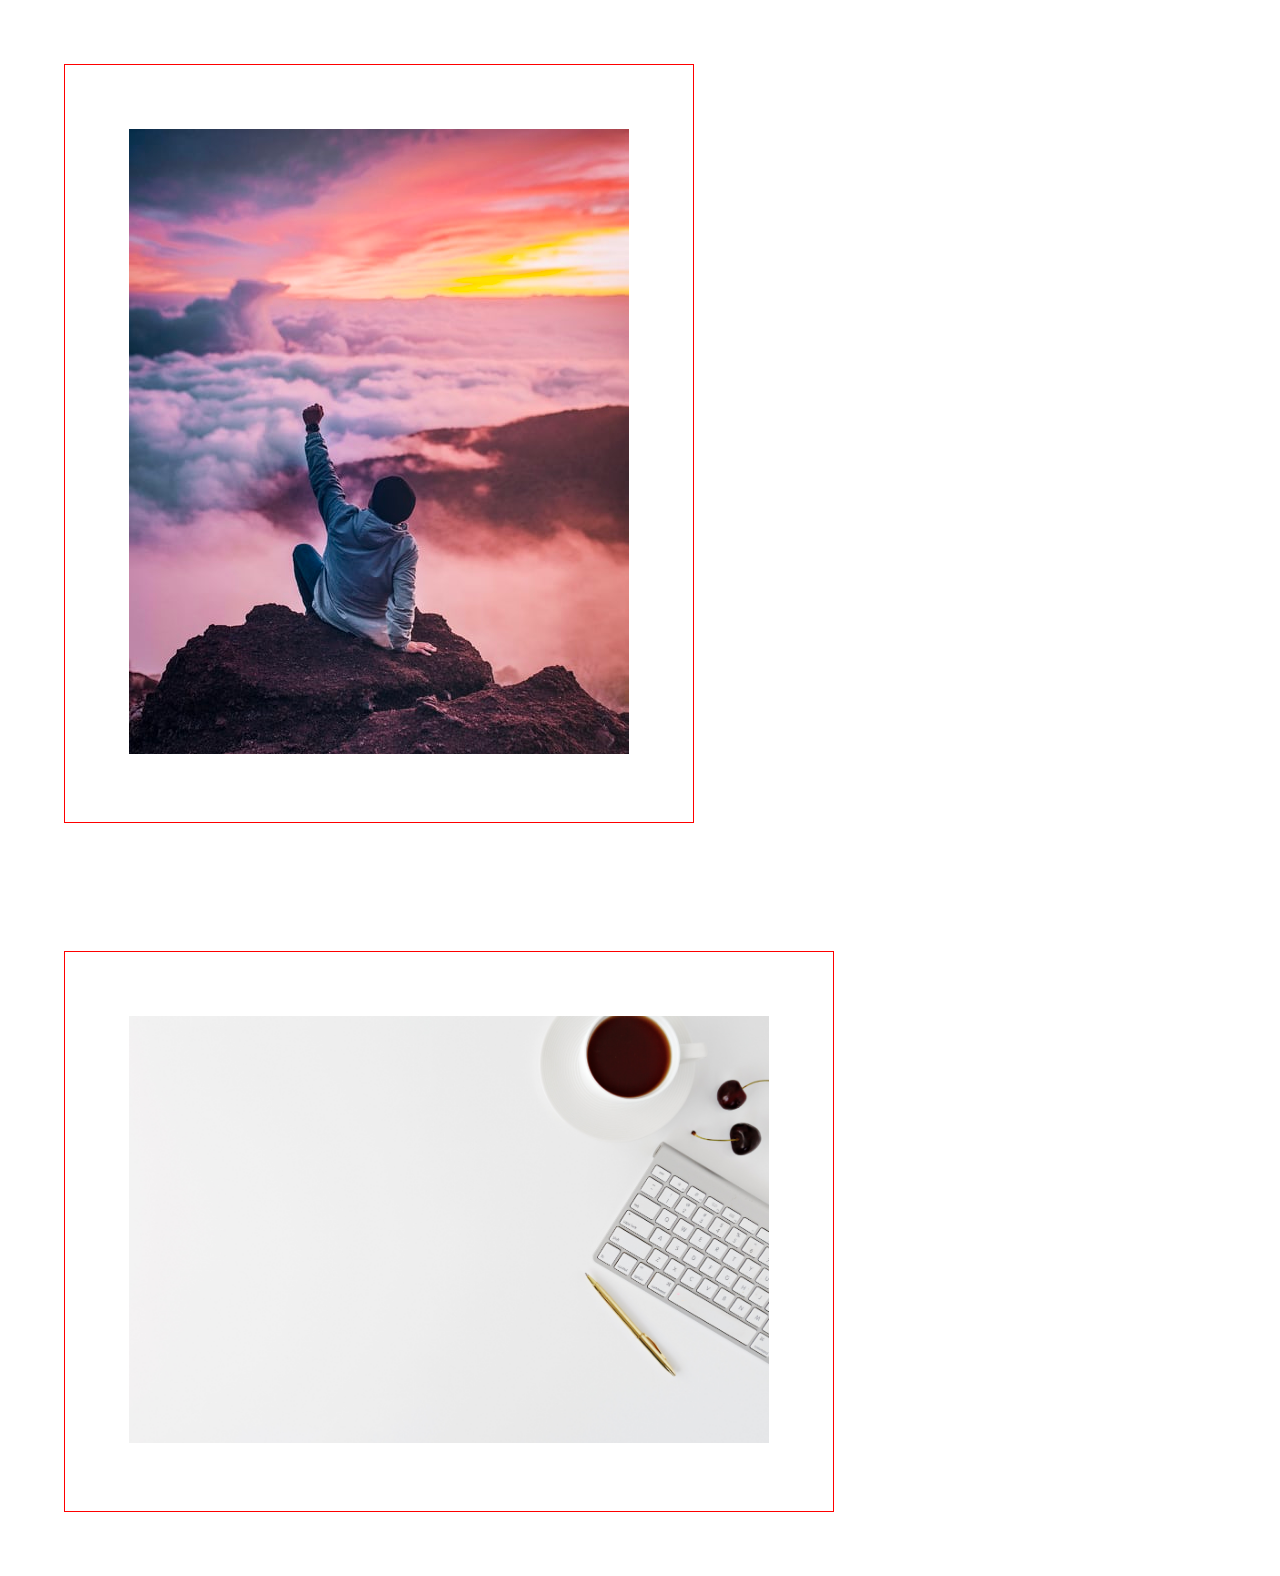
==== galeria.html @ 55680101 "trabajo con imagenes" ====
<!DOCTYPE html>
<html lang="es">
<head>
    <meta charset="UTF-8">
    <meta http-equiv="X-UA-Compatible" content="IE=edge">
    <meta name="viewport" content="width=device-width, initial-scale=1.0">
    <title>Galería</title>

    <link rel="icon" type="image/x-icon" href="img/ico/favicon.ico">

    <link rel="preconnect" href="https://fonts.googleapis.com">
    <link rel="preconnect" href="https://fonts.gstatic.com" crossorigin>
    <link href="https://fonts.googleapis.com/css2?family=Bebas+Neue&family=Roboto:wght@300&display=swap" rel="stylesheet">

    <link rel="stylesheet" href="css/misestilos.css">
</head>
<body >
    
    <div class="presentacion">
        <img src="img/bg/succesful.jpg" alt="Atardecer rosa" width="100%">
    </div>

    <div class="presentacion">
        <img src="img/bg/bg-lap.jpg" alt="Lap en fondo blanco" width="100%">
    </div>

    

</body>
</html>
---- css/misestilos.css ----
* {
  padding: 0;
  margin: 0;
}

.presentacion {
  max-width: 50vw;
  display: inline-block;
  padding: 5%;
  border: 1px solid red;
  margin: 5%;
}

h1 {
  font-family: "Bebas Neue", cursive;
}

h4, h5, h6 {
  color: #ed4af3;
  font-family: "Roboto", sans-serif;
}

div h5 {
  color: #fffb00;
}
div h4 {
  color: aquamarine;
}

.alineacion {
  text-align: center;
}
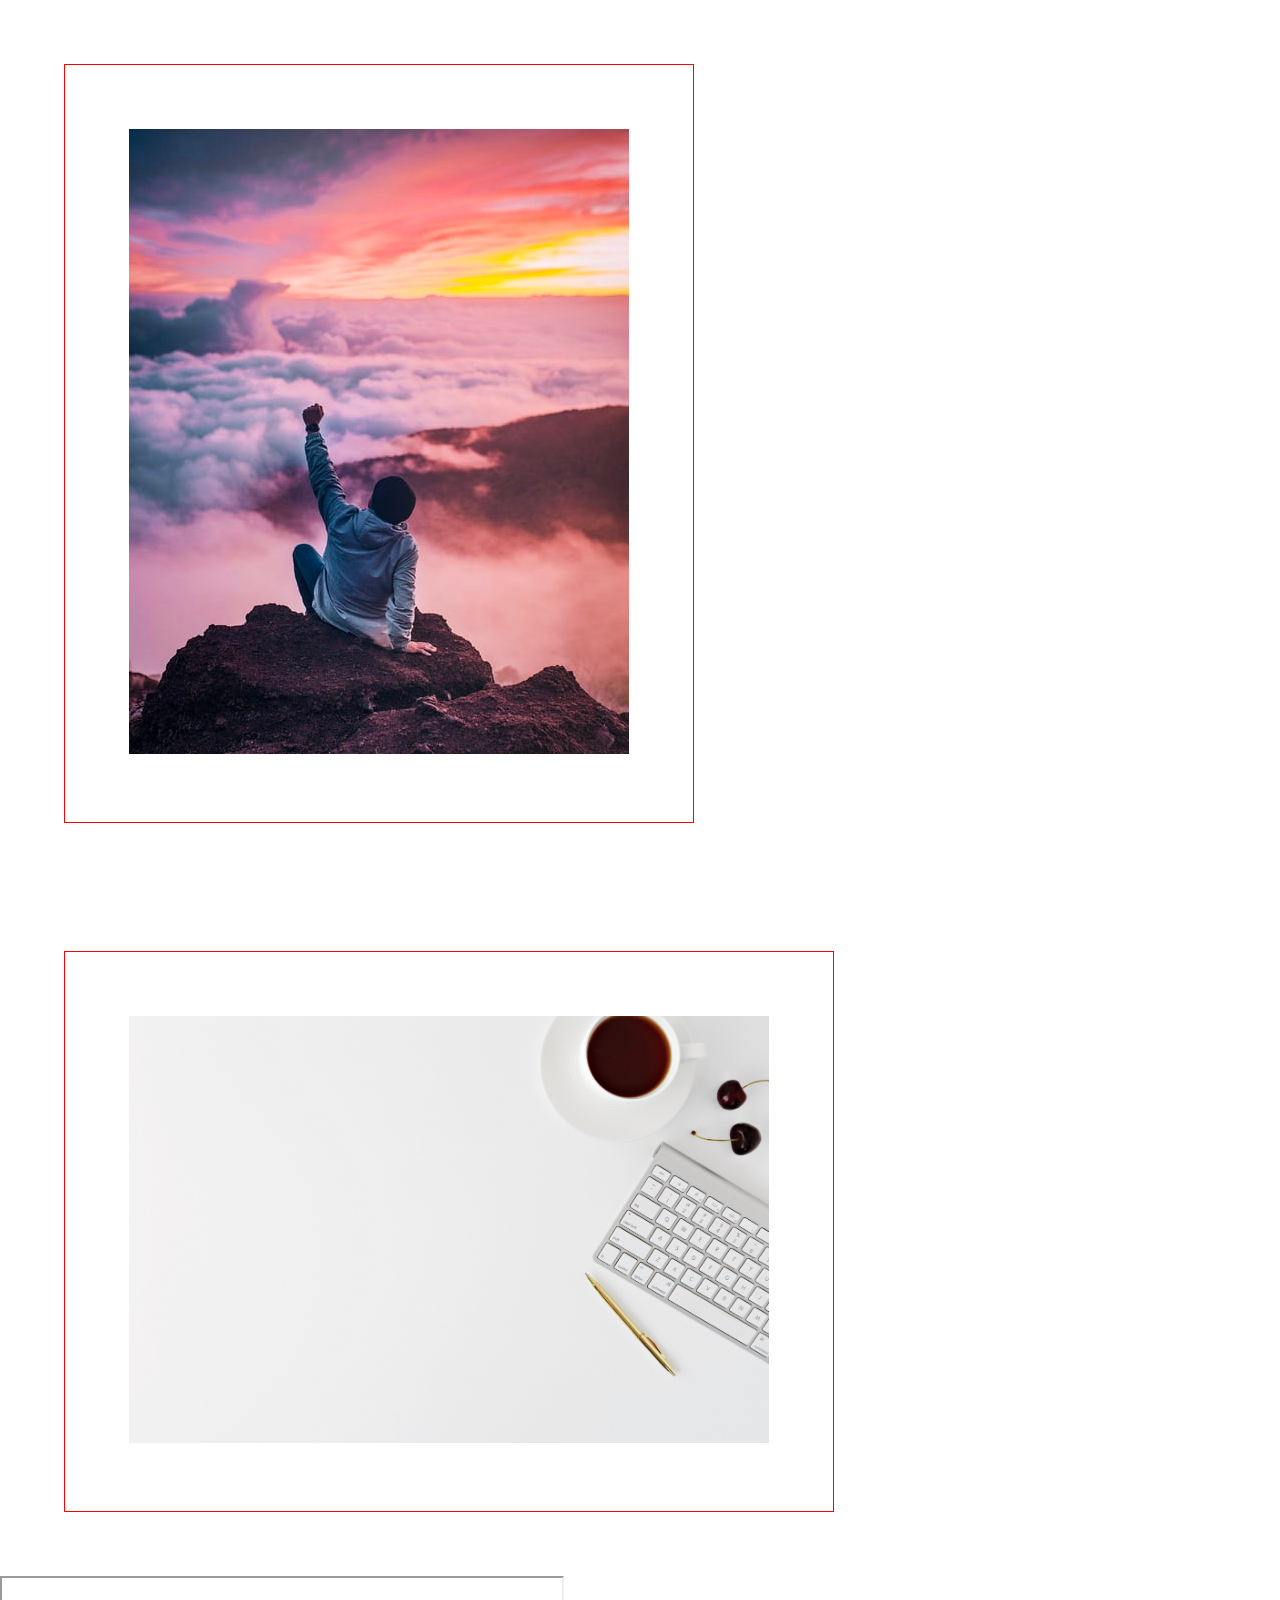
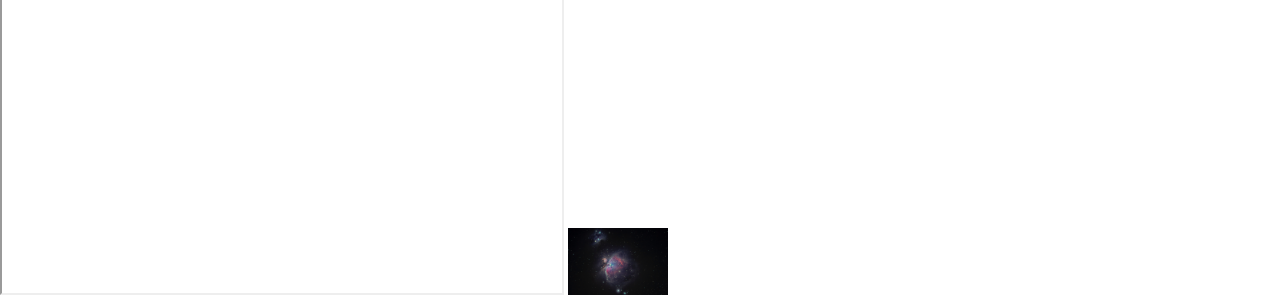
==== commit a30d21ea: "video" ====
--- a/galeria.html
+++ b/galeria.html
@@ -24,7 +24,11 @@
         <img src="img/bg/bg-lap.jpg" alt="Lap en fondo blanco" width="100%">
     </div>
 
+    <iframe width="560" height="315" src="https://www.youtube.com/embed/qiMPHlcUX_w" title="YouTube video player" ></iframe>
     
+    <a href="#">
+        <img src="img/bg/bryan-goff-f7YQo-eYHdM-unsplash.jpg" alt="Boton" width="100vw">
+    </a>
 
 </body>
 </html>